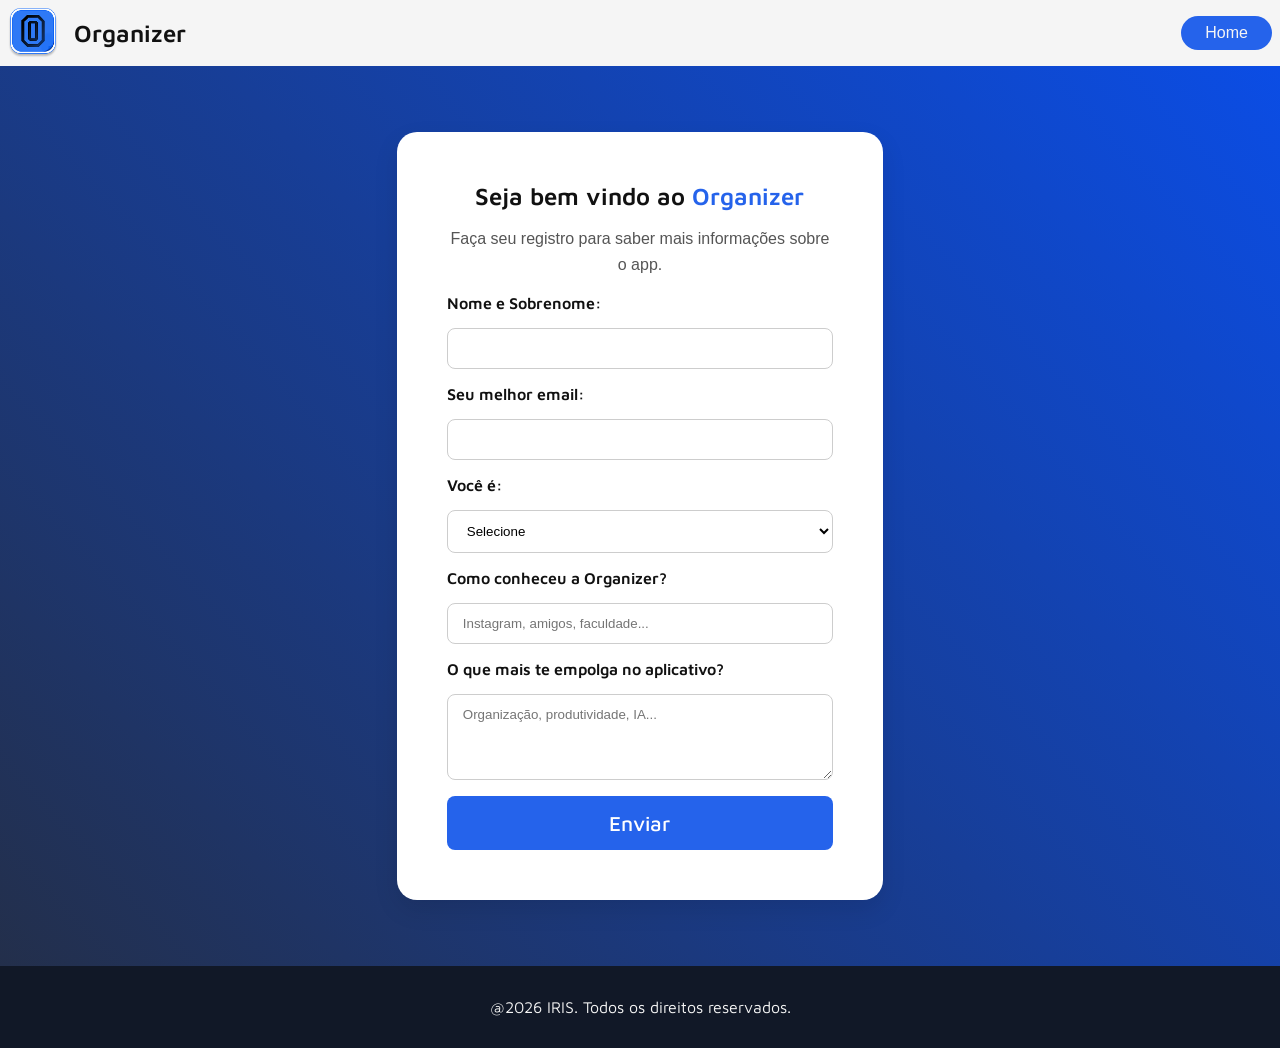
==== src/pages/form.html @ 63d4ab56 "feat: adicionando a tela de pré-registro" ====
<!DOCTYPE html>
<html lang="en">

<head>
    <meta charset="UTF-8" />
    <meta name="viewport" content="width=device-width, initial-scale=1.0" />
    <link rel="icon" href="/src/assets/imgs/organizer_icon.png" type="image/png">
    <link rel="preconnect" href="https://fonts.googleapis.com">
    <link rel="preconnect" href="https://fonts.gstatic.com" crossorigin>
    <link href="https://fonts.googleapis.com/css2?family=Maven+Pro:wght@400..900&display=swap" rel="stylesheet">
    <link rel="stylesheet" href="/src/css/main.css">
    <title>Organizer - Login</title>
</head>

<body>
    <header>
        <span>
            <img src="/src/assets/imgs/organizer_icon.png" alt="Organizer Icon" />
            <h3>Organizer</h3>
        </span>
        <span>
            <a href="/index.html" class="button-link">Home</a>
        </span>
    </header>
    <div class="form-content">
        <form action="#" method="post">

            <h3>
                Seja bem vindo ao
                <span class="highlight">Organizer</span>
            </h3>

            <p>
                Faça seu registro para saber mais informações sobre o app.
            </p>

            <label for="username">
                Nome e Sobrenome:
            </label>

            <input type="text" id="username" name="username" required>

            <label for="email">
                Seu melhor email:
            </label>

            <input type="email" id="email" name="email" required>

            <label for="profile">
                Você é:
            </label>

            <select id="profile" name="profile" required>
                <option value="" disabled selected>
                    Selecione
                </option>

                <option value="student">
                    Estudante
                </option>

                <option value="teacher">
                    Professor
                </option>

                <option value="worker">
                    Profissional
                </option>

                <option value="worker">
                    Usuário Geral
                </option>
            </select>

            <label for="discovery">
                Como conheceu a Organizer?
            </label>

            <input type="text" id="discovery" name="discovery" placeholder="Instagram, amigos, faculdade..." required>

            <label for="excited">
                O que mais te empolga no aplicativo?
            </label>

            <textarea id="excited" name="excited" rows="4" placeholder="Organização, produtividade, IA..."
                required></textarea>

            <button type="submit">
                Enviar
            </button>

        </form>
    </div>
    <footer>
        @2026 IRIS. Todos os direitos reservados.
    </footer>

</body>

</html>
---- src/css/main.css ----
@import './styles/variables.css';
@import './styles/global.css';
@import './styles/index.css';
@import './styles/header.css';
@import './styles/form.css';
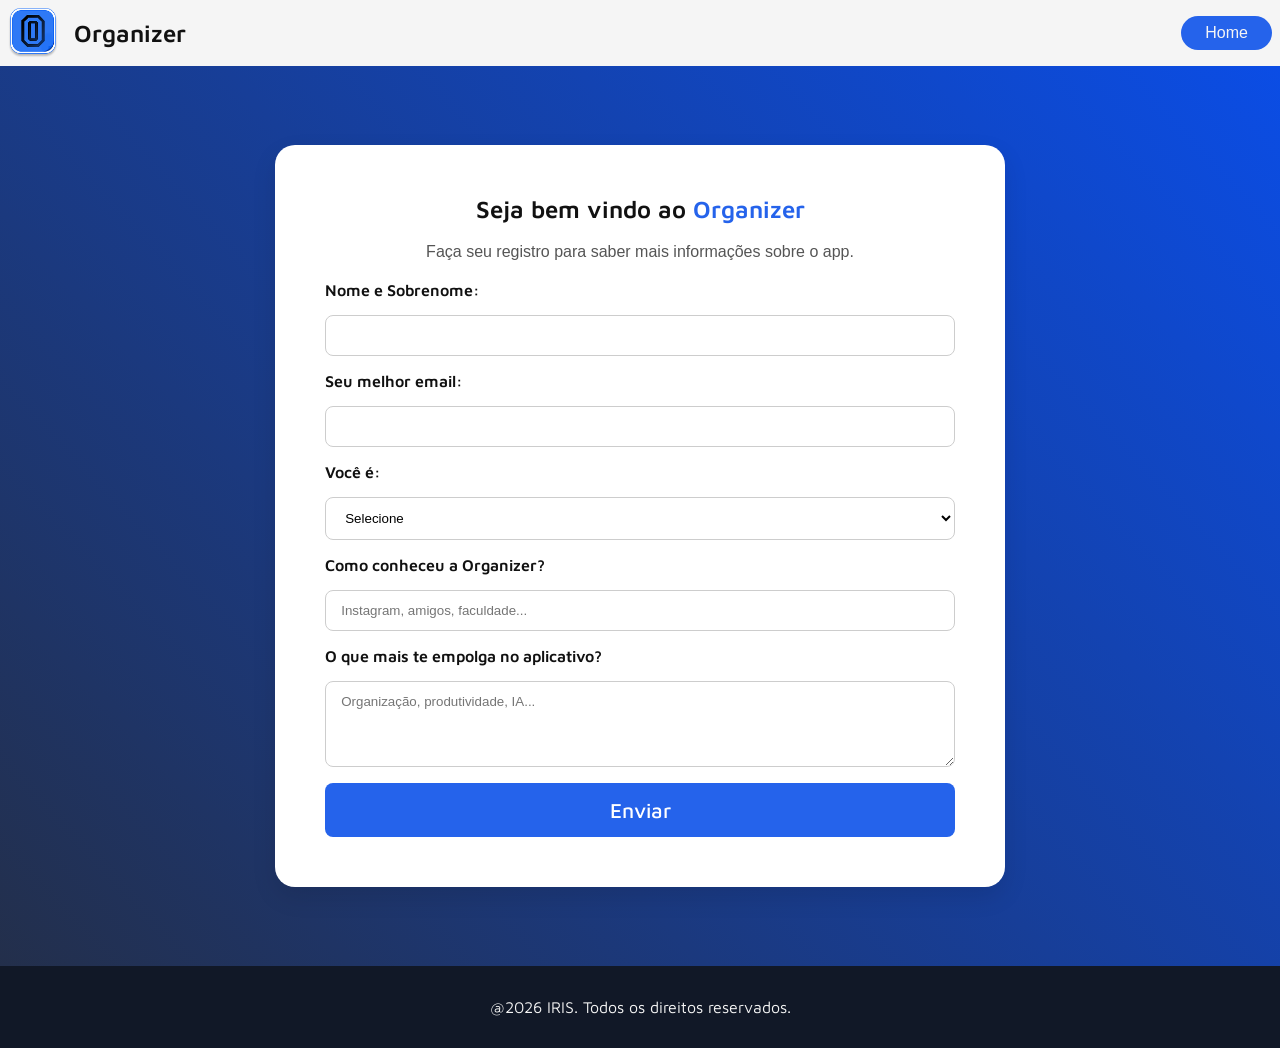
==== commit 31e6bebd: "feat: adicionando responsividade" ====
--- a/src/pages/form.html
+++ b/src/pages/form.html
@@ -8,23 +8,22 @@
     <link rel="preconnect" href="https://fonts.googleapis.com">
     <link rel="preconnect" href="https://fonts.gstatic.com" crossorigin>
     <link href="https://fonts.googleapis.com/css2?family=Maven+Pro:wght@400..900&display=swap" rel="stylesheet">
-    <link rel="stylesheet" href="/src/css/main.css">
+    <link rel="stylesheet" href="../css/main.css">
     <title>Organizer - Login</title>
 </head>
 
 <body>
-    <header>
+    <header class="header-form">
         <span>
-            <img src="/src/assets/imgs/organizer_icon.png" alt="Organizer Icon" />
+            <img src="../assets/imgs/organizer_icon.png" alt="Organizer Icon" />
             <h3>Organizer</h3>
         </span>
         <span>
-            <a href="/index.html" class="button-link">Home</a>
+            <a href="../../index.html" class="button-link">Home</a>
         </span>
     </header>
     <div class="form-content">
-        <form action="#" method="post">
-
+        <form id="registration-form">
             <h3>
                 Seja bem vindo ao
                 <span class="highlight">Organizer</span>
@@ -94,7 +93,7 @@
     <footer>
         @2026 IRIS. Todos os direitos reservados.
     </footer>
-
+    <script src="../js/script.js"></script>
 </body>
 
 </html>
